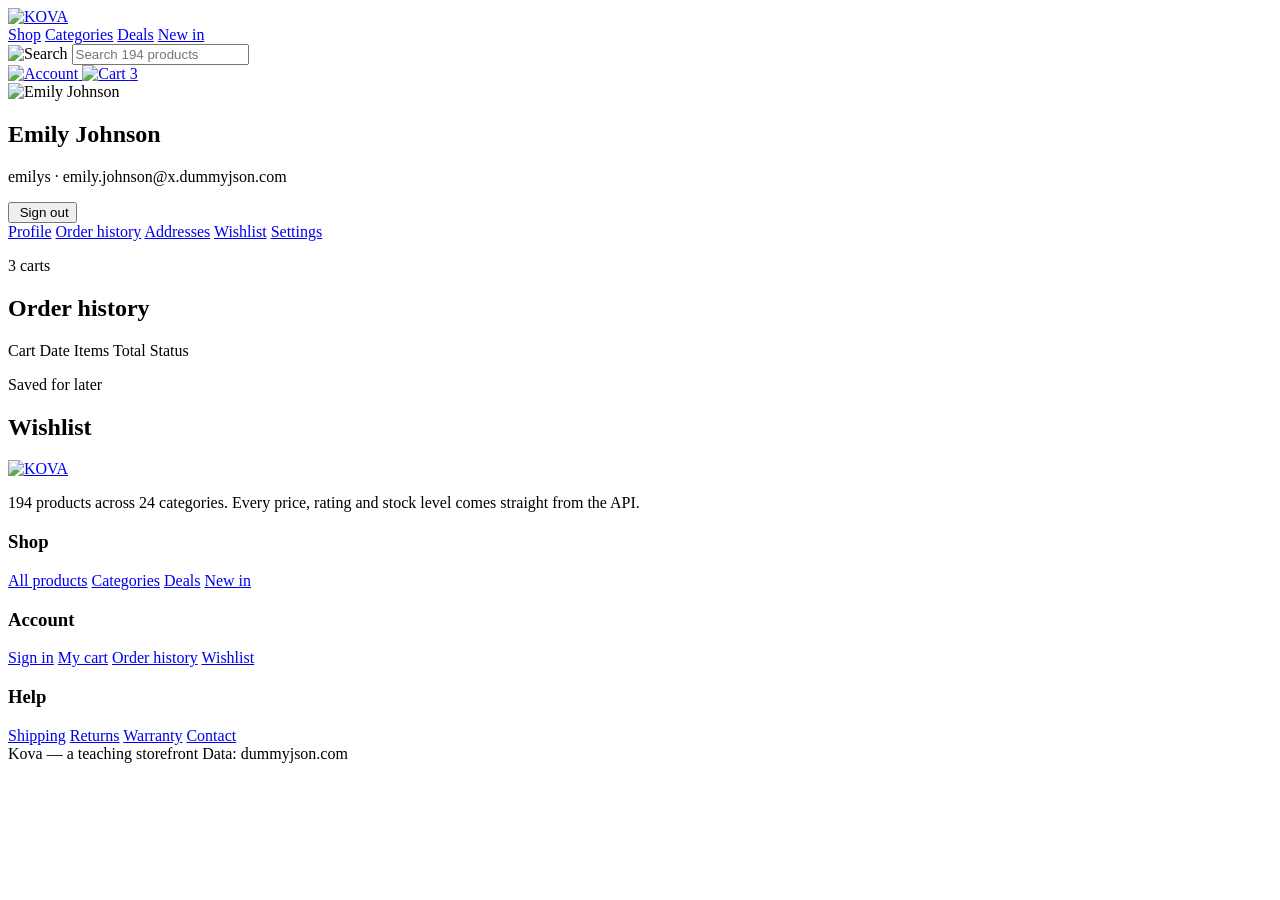
==== account-orders.html @ 1c939dd7 "updated cart file names" ====
<!DOCTYPE html>
<html lang="en">
<head>
<meta charset="UTF-8">
<meta name="viewport" content="width=device-width, initial-scale=1.0">
<title>Order history · KOVA</title>
<link rel="stylesheet" href="style.css">
</head>
<body>

  <!-- ===== Header ===== -->
  <header class="site-header">
    <div class="header-inner">
      <a href="#" class="logo">
        <img src="./02-assets/logo/kova-lockup.svg" alt="KOVA" class="logo-lockup">
      </a>

      <nav class="main-nav">
        <a href="#" class="nav-link active">Shop</a>
        <a href="#" class="nav-link">Categories</a>
        <a href="#" class="nav-link">Deals</a>
        <a href="#" class="nav-link">New in</a>
      </nav>

      <div class="search-bar">
        <img src="./02-assets/icons/search.svg" alt="Search" class="search-icon">
        <input type="text" placeholder="Search 194 products" id="search-input">
      </div>

      <div class="header-actions">
        <a href="#" class="icon-btn" id="account-btn" aria-label="Account">
          <img src="./02-assets/icons/user.svg" alt="Account">
        </a>
        <a href="#" class="icon-btn cart-btn" id="cart-btn" aria-label="Cart">
          <img src="./02-assets/icons/cart.svg" alt="Cart">
          <span class="cart-badge" id="cart-badge">3</span>
        </a>
      </div>
    </div>
  </header>

  <main class="page">

    <!-- ===== Account summary ===== -->
    <section class="account-summary">
      <img src="./02-assets/avatars/user-emily.jpg" alt="Emily Johnson" class="avatar">
      <div class="account-info">
        <h1 id="account-name">Emily Johnson</h1>
        <p class="account-meta"><span id="account-username">emilys</span> &middot; <span id="account-email">emily.johnson@x.dummyjson.com</span></p>
      </div>
      <button class="btn-outline" id="signout-btn">
        <img src="./02-assets/icons/logout.svg" alt="" class="icon-sm">
        Sign out
      </button>
    </section>

    <div class="account-layout">

      <!-- ===== Sidebar ===== -->
      <aside class="account-nav">
        <a href="#" class="account-nav-link" data-tab="profile">Profile</a>
        <a href="#" class="account-nav-link active" data-tab="orders">Order history</a>
        <a href="#" class="account-nav-link" data-tab="addresses">Addresses</a>
        <a href="#" class="account-nav-link" data-tab="wishlist">Wishlist</a>
        <a href="#" class="account-nav-link" data-tab="settings">Settings</a>
      </aside>

      <!-- ===== Content ===== -->
      <div class="account-content">

        <!-- Order history -->
        <section class="orders-section">
          <p class="eyebrow" id="carts-count">3 carts</p>
          <h2>Order history</h2>

          <div class="orders-table" id="orders-table">
            <div class="orders-row orders-head">
              <span>Cart</span>
              <span>Date</span>
              <span>Items</span>
              <span>Total</span>
              <span>Status</span>
            </div>
            <!-- order rows injected by script.js -->
          </div>
        </section>

        <!-- Wishlist -->
        <section class="wishlist-section">
          <p class="eyebrow">Saved for later</p>
          <h2>Wishlist</h2>

          <div class="wishlist-grid" id="wishlist-grid">
            <!-- wishlist cards injected by script.js -->
          </div>
        </section>

      </div>
    </div>
  </main>

  <!-- ===== Footer ===== -->
  <footer class="site-footer">
    <div class="footer-inner">
      <div class="footer-brand">
        <a href="#" class="logo footer-logo">
          <img src="./02-assets/logo/kova-lockup.svg" alt="KOVA" class="logo-lockup logo-lockup-inverted">
        </a>
        <p>194 products across 24 categories. Every price, rating and stock level comes straight from the API.</p>
      </div>

      <div class="footer-col">
        <h3>Shop</h3>
        <a href="#">All products</a>
        <a href="#">Categories</a>
        <a href="#">Deals</a>
        <a href="#">New in</a>
      </div>

      <div class="footer-col">
        <h3>Account</h3>
        <a href="#">Sign in</a>
        <a href="#">My cart</a>
        <a href="#">Order history</a>
        <a href="#">Wishlist</a>
      </div>

      <div class="footer-col">
        <h3>Help</h3>
        <a href="#">Shipping</a>
        <a href="#">Returns</a>
        <a href="#">Warranty</a>
        <a href="#">Contact</a>
      </div>
    </div>

    <div class="footer-bottom">
      <span>Kova — a teaching storefront</span>
      <span>Data: dummyjson.com</span>
    </div>
  </footer>

<script src="script.js"></script>
</body>
</html>
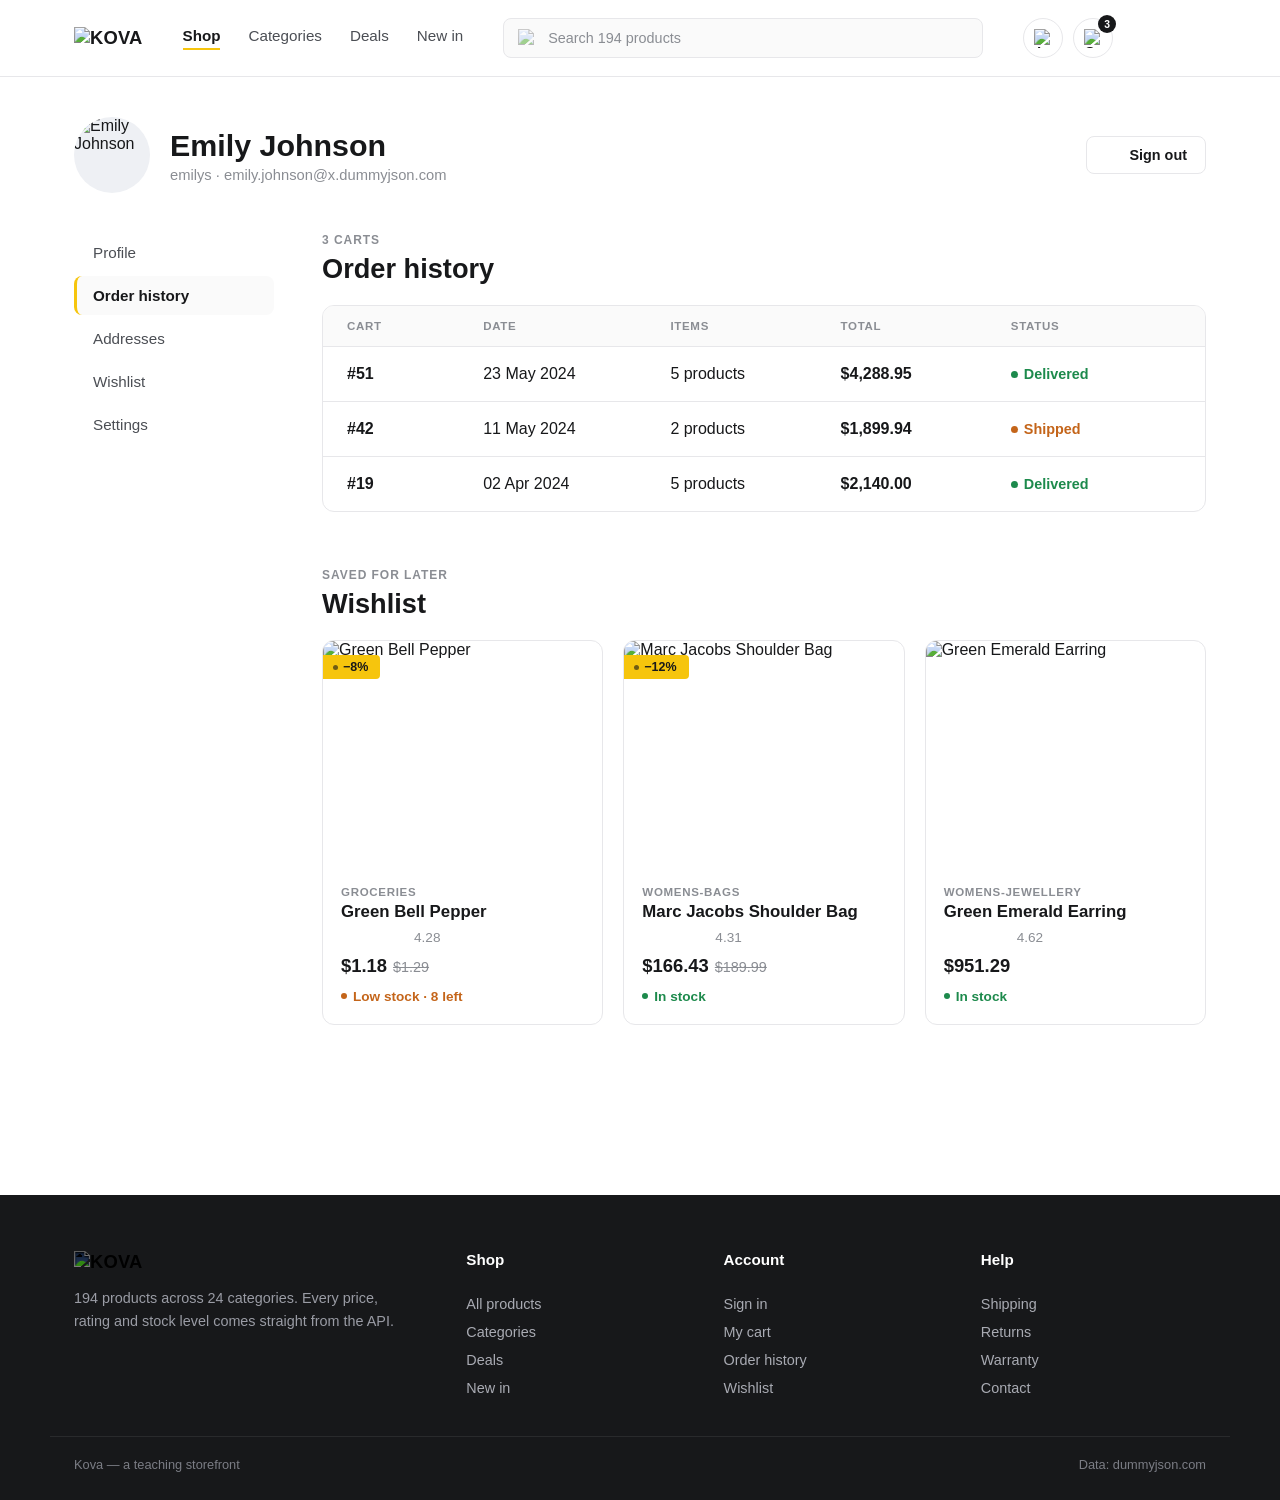
==== commit 9d7ddac1: "made necessary changes" ====
--- a/account-orders.html
+++ b/account-orders.html
@@ -4,7 +4,7 @@
 <meta charset="UTF-8">
 <meta name="viewport" content="width=device-width, initial-scale=1.0">
 <title>Order history · KOVA</title>
-<link rel="stylesheet" href="style.css">
+<link rel="stylesheet" href="account-orders.css">
 </head>
 <body>
 
@@ -140,6 +140,6 @@
     </div>
   </footer>
 
-<script src="script.js"></script>
+<script src="account-orders.js"></script>
 </body>
 </html>
--- a/account-orders.css
+++ b/account-orders.css
@@ -0,0 +1,559 @@
+:root {
+  --yellow: #F6C50D;
+  --yellow-dark: #E0AF00;
+  --ink: #17181A;
+  --ink-soft: #4B4E54;
+  --muted: #8A8D93;
+  --line: #E7E7EA;
+  --surface: #FFFFFF;
+  --bg: #FAFAFA;
+  --green: #1D8A4C;
+  --orange: #C4651A;
+  --radius-sm: 8px;
+  --radius-md: 12px;
+  --container: 1180px;
+  --font: 'Inter', -apple-system, BlinkMacSystemFont, 'Segoe UI', sans-serif;
+}
+
+* { box-sizing: border-box; }
+
+html, body {
+  margin: 0;
+  padding: 0;
+  font-family: var(--font);
+  color: var(--ink);
+  background: var(--surface);
+  -webkit-font-smoothing: antialiased;
+}
+
+a { text-decoration: none; color: inherit; }
+button { font-family: inherit; cursor: pointer; }
+
+img, svg { display: block; }
+
+/* ---------- Header ---------- */
+.site-header {
+  border-bottom: 1px solid var(--line);
+}
+
+.header-inner {
+  max-width: var(--container);
+  margin: 0 auto;
+  padding: 18px 24px;
+  display: flex;
+  align-items: center;
+  gap: 40px;
+}
+
+.logo {
+  display: flex;
+  align-items: center;
+  gap: 8px;
+  font-size: 1.15rem;
+  font-weight: 800;
+  letter-spacing: 0.01em;
+  white-space: nowrap;
+}
+
+.logo-lockup {
+  height: 22px;
+  width: auto;
+}
+
+.logo-lockup-inverted {
+  filter: invert(1) hue-rotate(180deg);
+}
+
+.main-nav {
+  display: flex;
+  align-items: center;
+  gap: 28px;
+}
+
+.nav-link {
+  font-size: 0.95rem;
+  color: var(--ink-soft);
+  padding-bottom: 4px;
+  border-bottom: 2px solid transparent;
+}
+
+.nav-link.active {
+  color: var(--ink);
+  font-weight: 600;
+  border-bottom-color: var(--yellow);
+}
+
+.search-bar {
+  flex: 1;
+  display: flex;
+  align-items: center;
+  gap: 10px;
+  background: var(--bg);
+  border: 1px solid var(--line);
+  border-radius: var(--radius-sm);
+  padding: 10px 14px;
+  max-width: 480px;
+}
+
+.search-icon {
+  width: 18px;
+  height: 18px;
+  flex-shrink: 0;
+  opacity: 0.55;
+}
+
+.search-bar input {
+  border: none;
+  outline: none;
+  background: transparent;
+  width: 100%;
+  font-size: 0.9rem;
+  color: var(--ink);
+}
+
+.search-bar input::placeholder { color: var(--muted); }
+
+.header-actions {
+  display: flex;
+  align-items: center;
+  gap: 10px;
+}
+
+.icon-btn {
+  position: relative;
+  width: 40px;
+  height: 40px;
+  border-radius: 50%;
+  border: 1px solid var(--line);
+  background: var(--surface);
+  display: flex;
+  align-items: center;
+  justify-content: center;
+  transition: background 0.15s ease;
+}
+
+.icon-btn:hover { background: var(--bg); }
+
+.icon-btn img {
+  width: 19px;
+  height: 19px;
+}
+
+.cart-badge {
+  position: absolute;
+  top: -4px;
+  right: -4px;
+  background: var(--ink);
+  color: #fff;
+  font-size: 0.65rem;
+  font-weight: 700;
+  min-width: 18px;
+  height: 18px;
+  border-radius: 50%;
+  display: flex;
+  align-items: center;
+  justify-content: center;
+  padding: 0 4px;
+}
+
+/* ---------- Page layout ---------- */
+.page {
+  max-width: var(--container);
+  margin: 0 auto;
+  padding: 40px 24px 80px;
+}
+
+/* ---------- Account summary ---------- */
+.account-summary {
+  display: flex;
+  align-items: center;
+  gap: 20px;
+  margin-bottom: 40px;
+}
+
+.avatar {
+  width: 76px;
+  height: 76px;
+  border-radius: 50%;
+  object-fit: cover;
+  flex-shrink: 0;
+  background: #EEF0F4;
+}
+
+.account-info { flex: 1; min-width: 0; }
+
+.account-info h1 {
+  margin: 0 0 4px;
+  font-size: 1.9rem;
+  font-weight: 800;
+}
+
+.account-meta {
+  margin: 0;
+  color: var(--muted);
+  font-size: 0.92rem;
+}
+
+.btn-outline {
+  display: flex;
+  align-items: center;
+  gap: 8px;
+  border: 1px solid var(--line);
+  background: var(--surface);
+  padding: 10px 18px;
+  border-radius: var(--radius-sm);
+  font-size: 0.9rem;
+  font-weight: 600;
+  color: var(--ink);
+  transition: background 0.15s ease;
+}
+
+.btn-outline:hover { background: var(--bg); }
+
+.icon-sm { width: 16px; height: 16px; }
+
+/* ---------- Account layout: sidebar + content ---------- */
+.account-layout {
+  display: grid;
+  grid-template-columns: 200px 1fr;
+  gap: 48px;
+}
+
+.account-nav {
+  display: flex;
+  flex-direction: column;
+  gap: 4px;
+  align-self: start;
+}
+
+.account-nav-link {
+  padding: 11px 16px;
+  border-radius: var(--radius-sm);
+  font-size: 0.95rem;
+  color: var(--ink-soft);
+  border-left: 3px solid transparent;
+  transition: background 0.15s ease, color 0.15s ease;
+}
+
+.account-nav-link:hover {
+  background: var(--bg);
+}
+
+.account-nav-link.active {
+  background: var(--bg);
+  color: var(--ink);
+  font-weight: 700;
+  border-left-color: var(--yellow);
+}
+
+.account-content {
+  min-width: 0;
+}
+
+.eyebrow {
+  margin: 0 0 6px;
+  font-size: 0.75rem;
+  letter-spacing: 0.08em;
+  text-transform: uppercase;
+  color: var(--muted);
+  font-weight: 700;
+}
+
+.orders-section h2,
+.wishlist-section h2 {
+  margin: 0 0 20px;
+  font-size: 1.7rem;
+  font-weight: 800;
+}
+
+/* ---------- Orders table ---------- */
+.orders-table {
+  border: 1px solid var(--line);
+  border-radius: var(--radius-md);
+  overflow: hidden;
+}
+
+.orders-row {
+  display: grid;
+  grid-template-columns: 0.8fr 1.1fr 1fr 1fr 1fr;
+  align-items: center;
+  padding: 18px 24px;
+}
+
+.orders-row + .orders-row {
+  border-top: 1px solid var(--line);
+}
+
+.orders-head {
+  background: var(--bg);
+  font-size: 0.72rem;
+  letter-spacing: 0.06em;
+  text-transform: uppercase;
+  color: var(--muted);
+  font-weight: 700;
+  padding-top: 14px;
+  padding-bottom: 14px;
+}
+
+.orders-row .cart-id {
+  font-weight: 700;
+}
+
+.orders-row .total {
+  font-weight: 700;
+}
+
+.status {
+  display: inline-flex;
+  align-items: center;
+  gap: 6px;
+  font-weight: 600;
+  font-size: 0.9rem;
+}
+
+.status::before {
+  content: '';
+  width: 7px;
+  height: 7px;
+  border-radius: 50%;
+  background: currentColor;
+  animation: live-blink 1.6s ease-in-out infinite;
+}
+
+.status.delivered { color: var(--green); }
+.status.shipped { color: var(--orange); }
+.status.processing { color: var(--muted); }
+
+/* ---------- Wishlist ---------- */
+.wishlist-section { margin-top: 56px; }
+
+.wishlist-grid {
+  display: grid;
+  grid-template-columns: repeat(3, 1fr);
+  gap: 20px;
+}
+
+.wishlist-card {
+  border: 1px solid var(--line);
+  border-radius: var(--radius-md);
+  overflow: hidden;
+  background: var(--surface);
+  display: flex;
+  flex-direction: column;
+  cursor: pointer;
+  transition: transform 0.2s ease, box-shadow 0.2s ease, border-color 0.2s ease;
+}
+
+.wishlist-card:hover {
+  transform: translateY(-4px);
+  box-shadow: 0 12px 24px rgba(23, 24, 26, 0.1);
+  border-color: transparent;
+}
+
+.wishlist-card:hover .wishlist-img {
+  transform: scale(1.05);
+}
+
+.wishlist-thumb {
+  position: relative;
+  aspect-ratio: 1 / 0.82;
+  display: flex;
+  align-items: center;
+  justify-content: center;
+  overflow: hidden;
+}
+
+.wishlist-img {
+  width: 100%;
+  height: 100%;
+  object-fit: cover;
+  transition: transform 0.3s ease;
+}
+
+.discount-tag {
+  position: absolute;
+  top: 14px;
+  left: 0;
+  background: var(--yellow);
+  color: var(--ink);
+  font-size: 0.78rem;
+  font-weight: 700;
+  padding: 5px 12px 5px 10px;
+  border-radius: 0 4px 4px 0;
+  display: flex;
+  align-items: center;
+  gap: 5px;
+}
+
+.discount-tag::before {
+  content: '';
+  width: 5px;
+  height: 5px;
+  border-radius: 50%;
+  background: var(--ink);
+  opacity: 0.6;
+}
+
+.wishlist-body {
+  padding: 16px 18px 20px;
+}
+
+.wishlist-category {
+  margin: 0 0 4px;
+  font-size: 0.72rem;
+  letter-spacing: 0.06em;
+  text-transform: uppercase;
+  color: var(--muted);
+  font-weight: 700;
+}
+
+.wishlist-name {
+  margin: 0 0 8px;
+  font-size: 1.05rem;
+  font-weight: 700;
+}
+
+.wishlist-rating {
+  display: flex;
+  align-items: center;
+  gap: 4px;
+  margin-bottom: 10px;
+  font-size: 0.85rem;
+  color: var(--muted);
+}
+
+.stars { display: flex; gap: 1px; }
+.stars img { width: 13px; height: 13px; }
+
+.wishlist-price {
+  font-size: 1.15rem;
+  font-weight: 800;
+  margin-bottom: 8px;
+}
+
+.price-original {
+  font-size: 0.9rem;
+  font-weight: 500;
+  color: var(--muted);
+  text-decoration: line-through;
+  margin-left: 6px;
+}
+
+.stock {
+  font-size: 0.85rem;
+  font-weight: 600;
+  display: inline-flex;
+  align-items: center;
+  gap: 6px;
+}
+
+.stock::before {
+  content: '';
+  width: 6px;
+  height: 6px;
+  border-radius: 50%;
+  background: currentColor;
+  animation: live-blink 1.6s ease-in-out infinite;
+}
+
+.stock.in { color: var(--green); }
+.stock.low { color: var(--orange); }
+
+@keyframes live-blink {
+   0%, 100% {
+    filter: brightness(1);
+    box-shadow: 0 0 0 0 currentColor;
+  }
+  50% {
+    filter: brightness(1.6);
+    box-shadow: 0 0 6px 2px currentColor;
+  }  
+}
+
+/* ---------- Footer ---------- */
+.site-footer {
+  background: var(--ink);
+  color: #C9CAD0;
+  margin-top: 90px;
+}
+
+.footer-inner {
+  max-width: var(--container);
+  margin: 0 auto;
+  padding: 56px 24px 40px;
+  display: grid;
+  grid-template-columns: 1.6fr 1fr 1fr 1fr;
+  gap: 32px;
+}
+
+.footer-brand .footer-logo { color: #fff; margin-bottom: 14px; }
+
+.footer-brand p {
+  margin: 0;
+  font-size: 0.9rem;
+  line-height: 1.6;
+  max-width: 320px;
+  color: #9A9CA5;
+}
+
+.footer-col h3 {
+  color: #fff;
+  font-size: 0.95rem;
+  margin: 0 0 16px;
+}
+
+.footer-col {
+  display: flex;
+  flex-direction: column;
+  gap: 12px;
+}
+
+.footer-col a {
+  font-size: 0.9rem;
+  color: #A9ABB3;
+  transition: color 0.15s ease;
+}
+
+.footer-col a:hover { color: #fff; }
+
+.footer-bottom {
+  max-width: var(--container);
+  margin: 0 auto;
+  padding: 20px 24px 28px;
+  border-top: 1px solid rgba(255,255,255,0.08);
+  display: flex;
+  justify-content: space-between;
+  font-size: 0.8rem;
+  color: #7B7D85;
+}
+
+/* ---------- Responsive ---------- */
+@media (max-width: 920px) {
+  .main-nav { display: none; }
+  .account-layout { grid-template-columns: 1fr; }
+  .account-nav {
+    flex-direction: row;
+    overflow-x: auto;
+    gap: 8px;
+    padding-bottom: 8px;
+  }
+  .account-nav-link {
+    border-left: none;
+    border-bottom: 3px solid transparent;
+    white-space: nowrap;
+  }
+  .account-nav-link.active { border-bottom-color: var(--yellow); }
+  .wishlist-grid { grid-template-columns: repeat(2, 1fr); }
+  .footer-inner { grid-template-columns: 1fr 1fr; }
+}
+
+@media (max-width: 600px) {
+  .orders-row { grid-template-columns: 1fr 1fr; row-gap: 6px; }
+  .orders-row span:nth-child(3) { order: 3; }
+  .orders-head span:nth-child(3),
+  .orders-head span:nth-child(4) { display: none; }
+  .orders-row:not(.orders-head) span:nth-child(3)::before { content: 'Items: '; color: var(--muted); }
+  .wishlist-grid { grid-template-columns: 1fr; }
+  .account-summary { flex-wrap: wrap; }
+  .footer-inner { grid-template-columns: 1fr; }
+}
